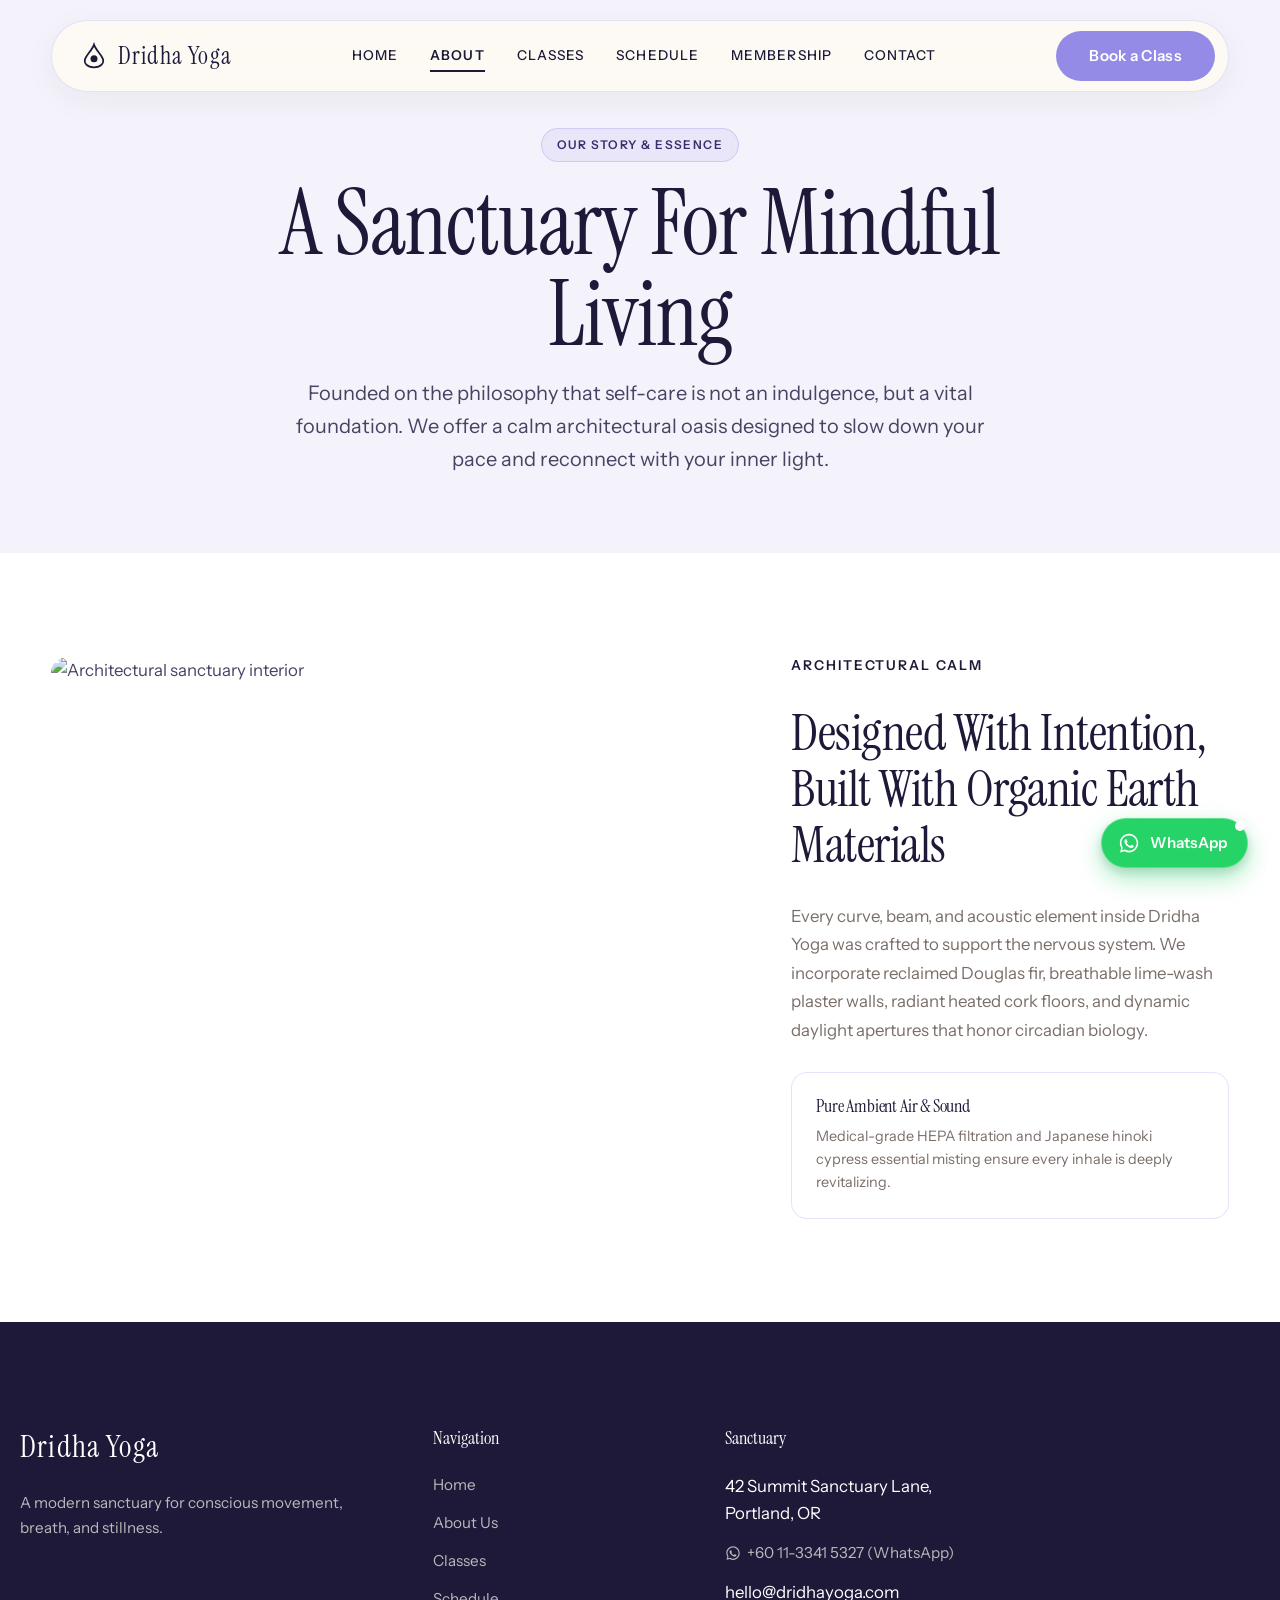
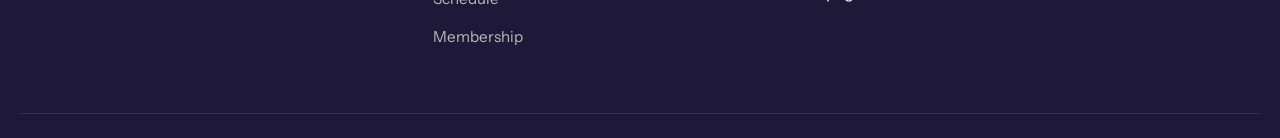
==== about.html @ 8aa04570 "Initial commit: Dridha Yoga website with WhatsApp and custom domain" ====
<!DOCTYPE html>
<html lang="en">
<head>
  <meta charset="UTF-8">
  <meta name="viewport" content="width=device-width, initial-scale=1.0">
  <title>About Us — Dridha Yoga Sanctuary & Instructors</title>
  <meta name="description" content="Discover the story, sustainable architecture, and master teachers behind Dridha Yoga.">
  <link rel="stylesheet" href="css/style.css">
</head>
<body>

  <!-- Floating Pill Navbar -->
  <header class="navbar">
    <div class="container">
      <div class="navbar-wrapper">
        <a href="index.html" class="brand-logo">
          <svg class="brand-icon" viewBox="0 0 32 32" fill="currentColor">
            <path d="M16 3C18 9 24 14 26 19C28 24 24 29 16 29C8 29 4 24 6 19C8 14 14 9 16 3Z" fill="none" stroke="currentColor" stroke-width="2"/>
            <circle cx="16" cy="19" r="4" fill="currentColor"/>
          </svg>
          <span>Dridha Yoga</span>
        </a>

        <nav class="nav-links">
          <a href="index.html" class="nav-link">Home</a>
          <a href="about.html" class="nav-link active">About</a>
          <a href="classes.html" class="nav-link">Classes</a>
          <a href="schedule.html" class="nav-link">Schedule</a>
          <a href="membership.html" class="nav-link">Membership</a>
          <a href="contact.html" class="nav-link">Contact</a>
        </nav>

        <div class="nav-cta-group">
          <button class="primary-button" data-open-booking data-plan="First Time Trial Class">
            <div class="button-text-wrapper">
              <div class="button-text-inner">
                <span class="button-text">Book a Class</span>
                <span class="button-text">Book a Class</span>
              </div>
            </div>
          </button>
          <button class="nav-menu-toggle" aria-label="Toggle menu"><span></span><span></span></button>
        </div>
      </div>
    </div>
  </header>

  <!-- Mobile Drawer -->
  <div class="drawer-backdrop"></div>
  <aside class="mobile-nav-drawer">
    <div class="mobile-drawer-header">
      <a href="index.html" class="brand-logo"><span>Dridha Yoga</span></a>
      <button class="modal-close-btn drawer-close-btn">✕</button>
    </div>
    <div class="mobile-nav-links">
      <a href="index.html" class="nav-link">Home</a>
      <a href="about.html" class="nav-link active">About Us</a>
      <a href="classes.html" class="nav-link">All Classes</a>
      <a href="schedule.html" class="nav-link">Timetable & Schedule</a>
      <a href="membership.html" class="nav-link">Memberships & Passes</a>
      <a href="contact.html" class="nav-link">Contact & Location</a>
    </div>
  </aside>

  <main>
    <!-- Page Header -->
    <section class="section first accent" style="padding-bottom: clamp(3rem, 6vw, 5rem);">
      <div class="container text-center" style="text-align: center; max-width: 52rem; margin: 0 auto;">
        <span class="subtitle-badge dark">Our Story & Essence</span>
        <h1 class="heading-0" style="margin: 1rem 0;">A Sanctuary For Mindful Living</h1>
        <p class="text-lead">
          Founded on the philosophy that self-care is not an indulgence, but a vital foundation. We offer a calm architectural oasis designed to slow down your pace and reconnect with your inner light.
        </p>
      </div>
    </section>

    <!-- Studio Philosophy & Space -->
    <section class="section reveal-on-scroll">
      <div class="container">
        <div class="intro-showcase-grid" style="align-items: center;">
          <div class="intro-media-card" style="height: 560px;">
            <img src="https://images.unsplash.com/photo-1545205597-3d9d02c29597?auto=format&fit=crop&w=1200&q=80" alt="Architectural sanctuary interior" loading="lazy">
          </div>
          <div style="display: flex; flex-direction: column; gap: 1.75rem;">
            <span class="subtitle">Architectural Calm</span>
            <h2 class="heading-2">Designed With Intention, Built With Organic Earth Materials</h2>
            <p class="text-muted" style="line-height: 1.7;">
              Every curve, beam, and acoustic element inside Dridha Yoga was crafted to support the nervous system. We incorporate reclaimed Douglas fir, breathable lime-wash plaster walls, radiant heated cork floors, and dynamic daylight apertures that honor circadian biology.
            </p>
            <div class="card-outline" style="padding: 1.5rem;">
              <div class="card-outline-content">
                <h3 class="heading-6">Pure Ambient Air & Sound</h3>
                <p class="text-muted" style="font-size: 0.9rem;">Medical-grade HEPA filtration and Japanese hinoki cypress essential misting ensure every inhale is deeply revitalizing.</p>
              </div>
            </div>
          </div>
        </div>
      </div>
    </section>

  </main>

  <!-- Footer -->
  <footer class="footer-section">
    <div class="footer-container">
      <div class="footer-main-grid">
        <div class="footer-brand-col">
          <div class="footer-brand-logo">Dridha Yoga</div>
          <p style="color: rgba(255,251,243,0.7); font-size: 0.95rem; line-height: 1.6;">A modern sanctuary for conscious movement, breath, and stillness.</p>
        </div>
        <div>
          <div class="footer-col-title">Navigation</div>
          <div class="footer-links-list">
            <a href="index.html">Home</a>
            <a href="about.html">About Us</a>
            <a href="classes.html">Classes</a>
            <a href="schedule.html">Schedule</a>
            <a href="membership.html">Membership</a>
          </div>
        </div>
        <div>
          <div class="footer-col-title">Sanctuary</div>
          <div class="footer-links-list">
            <span>42 Summit Sanctuary Lane, Portland, OR</span>
            <a href="https://wa.me/601133415327" target="_blank" rel="noopener noreferrer" class="whatsapp-footer-link">
              <svg viewBox="0 0 24 24"><path d="M12.031 2C6.511 2 2.016 6.49 2.016 12C2.016 13.972 2.589 15.807 3.58 17.359L2.25 22.25L7.277 20.942C8.767 21.849 10.51 22.375 12.031 22.375C17.551 22.375 22.047 17.885 22.047 12.375C22.047 6.865 17.551 2 12.031 2ZM12.031 20.485C10.669 20.485 9.102 20.007 7.753 19.206L7.433 19.016L4.457 19.789L5.253 16.892L5.045 16.562C4.167 15.163 3.703 13.535 3.703 12C3.703 7.421 7.437 3.687 12.031 3.687C16.625 3.687 20.359 7.421 20.359 12C20.359 16.579 16.625 20.485 12.031 20.485ZM16.608 14.735C16.357 14.61 15.127 14.004 14.898 13.921C14.668 13.837 14.502 13.796 14.335 14.046C14.168 14.296 13.689 14.859 13.543 15.025C13.397 15.192 13.251 15.213 13 15.088C12.75 14.963 11.942 14.698 10.987 13.847C10.244 13.185 9.742 12.368 9.596 12.118C9.45 11.868 9.581 11.733 9.706 11.609C9.818 11.498 9.957 11.316 10.082 11.17C10.207 11.024 10.249 10.92 10.332 10.753C10.416 10.587 10.374 10.441 10.311 10.316C10.249 10.191 9.748 8.961 9.54 8.461C9.337 7.974 9.131 8.041 8.976 8.033L8.496 8.025C8.329 8.025 8.058 8.087 7.829 8.337C7.599 8.587 6.953 9.192 6.953 10.421C6.953 11.65 7.85 12.838 7.975 13.005C8.1 13.172 9.741 15.698 12.25 16.782C12.847 17.04 13.313 17.195 13.677 17.311C14.276 17.502 14.821 17.475 15.253 17.41C15.735 17.338 16.735 16.804 16.944 16.221C17.153 15.638 17.153 15.138 17.09 15.025C17.028 14.912 16.861 14.86 16.608 14.735Z"/></svg>
              <span>+60 11-3341 5327 (WhatsApp)</span>
            </a>
            <span>hello@dridhayoga.com</span>
          </div>
        </div>
      </div>
    </div>
  </footer>

  <div class="modal-backdrop" role="dialog" aria-modal="true">
    <div class="modal-dialog"></div>
  </div>

  <script src="js/main.js"></script>
</body>
</html>
---- css/style.css ----
/* ==========================================================================
   DRIDHA YOGA - SERAYA THEME DESIGN SYSTEM
   Inspired by Webflow Seraya Template (Minimal, Earthy, Warm, Editorial Zen)
   ========================================================================== */

@import url('https://fonts.googleapis.com/css2?family=Instrument+Sans:ital,wght@0,400..700;1,400..700&family=Instrument+Serif:ital@0;1&display=swap');

:root {
  /* Core Color Palette - Lavender & Periwinkle Brand */
  --white: #ffffff;
  --cream: #f4f3fb;
  --dark-cream: #d6d1f0;
  --dark-brown: #1e1938;
  --dark-brown-rgb: 30, 25, 56;
  --brown-grey: #484263;
  --sand-tint: #eae7f8;
  
  /* Signature Lavender, Periwinkle & Petal Accents */
  --primary: #948be6;
  --primary-dark: #372e6b;
  --primary-light: #b8b0fa;
  --primary-glow: rgba(148, 139, 230, 0.4);
  
  --accent-blue: #7f9ae6;
  --accent-coral: #f7829b;
  --accent-lilac: #c3bbf5;

  --white-transparent: rgba(255, 255, 255, 0.65);
  --white-translucent: rgba(255, 255, 255, 0.88);
  --glass-border: rgba(184, 176, 250, 0.35);
  --dark-overlay: rgba(30, 25, 56, 0.6);

  /* Typography */
  --font-serif: 'Instrument Serif', Georgia, serif;
  --font-sans: 'Instrument Sans', -apple-system, BlinkMacSystemFont, "Segoe UI", Roboto, sans-serif;
  
  /* Font Sizes */
  --h0-size: clamp(3.5rem, 7vw, 6rem);
  --h1-size: clamp(2.75rem, 5vw, 4.5rem);
  --h2-size: clamp(2.25rem, 4vw, 3.75rem);
  --h3-size: clamp(1.75rem, 3vw, 2.75rem);
  --h4-size: clamp(1.4rem, 2.2vw, 2rem);
  --h5-size: clamp(1.15rem, 1.8vw, 1.5rem);
  --h6-size: clamp(1rem, 1.4vw, 1.25rem);
  --body-size: 1.05rem;
  --subtitle-size: 0.85rem;

  /* Spacing */
  --space-xxs: 0.25rem;
  --space-xs: 0.5rem;
  --space-sm: 1rem;
  --space-md: 2rem;
  --space-lg: 4rem;
  --space-xl: 6rem;
  --space-xxl: 8rem;

  /* Border Radii */
  --radius-sm: 8px;
  --radius-md: 16px;
  --radius-lg: 24px;
  --radius-xl: 32px;
  --radius-pill: 9999px;

  /* Transitions & Shadows */
  --transition-fast: 0.2s cubic-bezier(0.16, 1, 0.3, 1);
  --transition-smooth: 0.4s cubic-bezier(0.16, 1, 0.3, 1);
  --transition-slow: 0.7s cubic-bezier(0.16, 1, 0.3, 1);
  --shadow-subtle: 0 4px 20px rgba(30, 25, 56, 0.04);
  --shadow-hover: 0 12px 35px rgba(30, 25, 56, 0.08);
  --shadow-modal: 0 25px 60px rgba(30, 25, 56, 0.22);
}

/* ==========================================================================
   CSS Reset & Base Rules
   ========================================================================== */

*, *::before, *::after {
  box-sizing: border-box;
  margin: 0;
  padding: 0;
}

html {
  font-size: 16px;
  scroll-behavior: smooth;
  -webkit-text-size-adjust: 100%;
  -webkit-font-smoothing: antialiased;
  -moz-osx-font-smoothing: grayscale;
}

body {
  background-color: var(--white);
  color: var(--brown-grey);
  font-family: var(--font-sans);
  font-size: var(--body-size);
  line-height: 1.6;
  font-weight: 400;
  overflow-x: hidden;
  selection-background-color: var(--primary);
  selection-color: var(--dark-brown);
}

::selection {
  background: var(--primary);
  color: var(--dark-brown);
}

img, video {
  max-width: 100%;
  height: auto;
  display: block;
}

a {
  color: var(--dark-brown);
  text-decoration: none;
  transition: all var(--transition-fast);
}

ul, ol {
  list-style: none;
}

button, input, textarea, select {
  font-family: inherit;
  font-size: inherit;
  color: inherit;
  border: none;
  outline: none;
  background: none;
}

button {
  cursor: pointer;
}

/* ==========================================================================
   Typography Classes
   ========================================================================== */

h1, h2, h3, h4, h5, h6,
.h0, .heading-0, .heading-1, .heading-2, .heading-3, .heading-4, .heading-5, .heading-6 {
  font-family: var(--font-serif);
  color: var(--dark-brown);
  line-height: 1.1;
  font-weight: 400;
  letter-spacing: -0.01em;
}

.heading-0, .h0 {
  font-size: var(--h0-size);
  line-height: 1.02;
}

.heading-1, h1 {
  font-size: var(--h1-size);
}

.heading-2, h2 {
  font-size: var(--h2-size);
}

.heading-3, h3 {
  font-size: var(--h3-size);
}

.heading-4, h4 {
  font-size: var(--h4-size);
}

.heading-5, h5 {
  font-size: var(--h5-size);
}

.heading-6, h6 {
  font-size: var(--h6-size);
}

.serif-italic {
  font-style: italic;
  font-family: var(--font-serif);
}

.subtitle {
  font-family: var(--font-sans);
  font-size: var(--subtitle-size);
  font-weight: 600;
  letter-spacing: 0.14em;
  text-transform: uppercase;
  color: var(--dark-brown);
  display: inline-flex;
  align-items: center;
  gap: 0.5rem;
}

.subtitle.white {
  color: var(--white);
}

.subtitle-badge {
  display: inline-flex;
  align-items: center;
  gap: 0.5rem;
  padding: 0.4rem 0.9rem;
  background-color: rgba(255, 255, 255, 0.18);
  border: 1px solid rgba(255, 255, 255, 0.35);
  border-radius: var(--radius-pill);
  font-size: 0.75rem;
  font-weight: 600;
  letter-spacing: 0.12em;
  text-transform: uppercase;
  color: var(--white);
  backdrop-filter: blur(8px);
}

.subtitle-badge.dark {
  background-color: rgba(148, 139, 230, 0.12);
  border-color: rgba(148, 139, 230, 0.3);
  color: var(--primary-dark);
}

.text-white {
  color: var(--white) !important;
}

.text-muted {
  color: #7a6e69;
}

.text-lead {
  font-size: 1.25rem;
  line-height: 1.65;
  color: var(--brown-grey);
}

/* ==========================================================================
   Layout Containers
   ========================================================================== */

.container {
  width: 100%;
  max-width: 1440px;
  margin-left: auto;
  margin-right: auto;
  padding-left: clamp(1.25rem, 4vw, 3.5rem);
  padding-right: clamp(1.25rem, 4vw, 3.5rem);
}

.container-narrow {
  max-width: 1080px;
}

.section {
  padding-top: clamp(4rem, 8vw, var(--space-xxl));
  padding-bottom: clamp(4rem, 8vw, var(--space-xxl));
  position: relative;
}

.section.accent {
  background-color: var(--cream);
}

.section.dark {
  background-color: var(--dark-brown);
  color: var(--white);
}

.section.first {
  padding-top: clamp(6rem, 10vw, 9rem);
}

/* ==========================================================================
   Seraya Pill Buttons (Rolling Text Animation)
   ========================================================================== */

.primary-button {
  display: inline-flex;
  align-items: center;
  justify-content: center;
  padding: 0.9rem 2rem;
  border-radius: var(--radius-pill);
  font-family: var(--font-sans);
  font-size: 0.95rem;
  font-weight: 600;
  letter-spacing: 0.02em;
  text-decoration: none;
  cursor: pointer;
  background-color: var(--primary);
  color: var(--white);
  border: 1px solid transparent;
  transition: transform var(--transition-fast), background-color var(--transition-fast), box-shadow var(--transition-fast);
  overflow: hidden;
  position: relative;
}

.primary-button:hover {
  background-color: var(--primary-dark);
  transform: translateY(-2px);
  box-shadow: 0 8px 24px var(--primary-glow);
}

.primary-button.variant-dark {
  background-color: var(--primary-dark);
  color: var(--white);
}

.primary-button.variant-dark:hover {
  background-color: var(--dark-brown);
  box-shadow: 0 8px 24px rgba(30, 25, 56, 0.25);
}

.primary-button.variant-outline-light {
  background-color: rgba(255, 255, 255, 0.12);
  color: var(--white);
  border: 1px solid rgba(255, 255, 255, 0.45);
  backdrop-filter: blur(10px);
}

.primary-button.variant-outline-light:hover {
  background-color: var(--white);
  color: var(--primary-dark);
  border-color: var(--white);
}

.primary-button.variant-outline-dark {
  background-color: transparent;
  color: var(--dark-brown);
  border: 1px solid var(--dark-brown);
}

.primary-button.variant-outline-dark:hover {
  background-color: var(--dark-brown);
  color: var(--white);
}

/* Rolling Text Inner */
.button-text-wrapper {
  display: block;
  height: 1.3em;
  line-height: 1.3em;
  overflow: hidden;
  position: relative;
}

.button-text-inner {
  display: flex;
  flex-direction: column;
  transition: transform 0.35s cubic-bezier(0.25, 1, 0.5, 1);
}

.primary-button:hover .button-text-inner {
  transform: translateY(-50%);
}

.button-text {
  display: block;
  height: 1.3em;
  line-height: 1.3em;
  white-space: nowrap;
}

/* ==========================================================================
   Navigation Bar (Floating Pill Seraya Style)
   ========================================================================== */

.navbar {
  position: fixed;
  top: 0;
  left: 0;
  width: 100%;
  z-index: 1000;
  padding: 1.25rem 0;
  transition: padding var(--transition-fast), background var(--transition-fast);
}

.navbar.scrolled {
  padding: 0.75rem 0;
}

.navbar-wrapper {
  display: flex;
  align-items: center;
  justify-content: space-between;
  padding: 0.6rem 0.8rem 0.6rem 1.75rem;
  background: rgba(255, 251, 243, 0.78);
  border: 1px solid var(--glass-border);
  border-radius: var(--radius-pill);
  backdrop-filter: blur(16px);
  -webkit-backdrop-filter: blur(16px);
  box-shadow: 0 8px 32px rgba(42, 31, 8, 0.05);
  transition: all var(--transition-fast);
}

.navbar.scrolled .navbar-wrapper {
  background: rgba(255, 251, 243, 0.94);
  box-shadow: 0 10px 30px rgba(42, 31, 8, 0.1);
}

.brand-logo {
  display: flex;
  align-items: center;
  gap: 0.6rem;
  font-family: var(--font-serif);
  font-size: 1.5rem;
  letter-spacing: 0.05em;
  font-weight: 500;
  color: var(--dark-brown);
  text-decoration: none;
}

.brand-icon {
  width: 28px;
  height: 28px;
  color: var(--dark-brown);
}

.nav-links {
  display: flex;
  align-items: center;
  gap: 2rem;
}

.nav-link {
  font-family: var(--font-sans);
  font-size: 0.85rem;
  font-weight: 500;
  letter-spacing: 0.08em;
  text-transform: uppercase;
  color: var(--dark-brown);
  position: relative;
  padding: 0.3rem 0;
}

.nav-link::after {
  content: '';
  position: absolute;
  bottom: 0;
  left: 0;
  width: 0%;
  height: 1.5px;
  background-color: var(--dark-brown);
  transition: width var(--transition-fast);
}

.nav-link:hover::after,
.nav-link.active::after {
  width: 100%;
}

.nav-link.active {
  font-weight: 600;
}

.nav-cta-group {
  display: flex;
  align-items: center;
  gap: 0.75rem;
}

.nav-menu-toggle {
  display: none;
  width: 44px;
  height: 44px;
  border-radius: 50%;
  background-color: var(--white);
  border: 1px solid var(--dark-cream);
  align-items: center;
  justify-content: center;
  flex-direction: column;
  gap: 5px;
  cursor: pointer;
  transition: all var(--transition-fast);
}

.nav-menu-toggle span {
  display: block;
  width: 18px;
  height: 1.5px;
  background-color: var(--dark-brown);
  transition: all var(--transition-fast);
}

/* Mobile Drawer */
.mobile-nav-drawer {
  position: fixed;
  top: 0;
  right: -100%;
  width: 100%;
  max-width: 360px;
  height: 100vh;
  background-color: var(--white);
  box-shadow: -10px 0 40px rgba(42, 31, 8, 0.15);
  z-index: 1001;
  padding: 2.5rem 2rem;
  display: flex;
  flex-direction: column;
  justify-content: space-between;
  transition: right var(--transition-smooth);
}

.mobile-nav-drawer.open {
  right: 0;
}

.mobile-drawer-header {
  display: flex;
  align-items: center;
  justify-content: space-between;
  padding-bottom: 1.5rem;
  border-bottom: 1px solid var(--dark-cream);
}

.mobile-nav-links {
  display: flex;
  flex-direction: column;
  gap: 1.5rem;
  margin: 2.5rem 0;
}

.mobile-nav-links .nav-link {
  font-size: 1.35rem;
  font-family: var(--font-serif);
  text-transform: none;
  font-weight: 400;
}

.drawer-backdrop {
  position: fixed;
  inset: 0;
  background: rgba(42, 31, 8, 0.4);
  backdrop-filter: blur(4px);
  z-index: 1000;
  opacity: 0;
  pointer-events: none;
  transition: opacity var(--transition-fast);
}

.drawer-backdrop.open {
  opacity: 1;
  pointer-events: auto;
}

/* ==========================================================================
   Hero Section (Framed Seraya Rounded Style)
   ========================================================================== */

.section-hero {
  min-height: 100vh;
  padding: 6rem 1.25rem 1.25rem;
  display: flex;
  flex-direction: column;
}

.hero-frame {
  flex: 1;
  border-radius: var(--radius-lg);
  background-color: var(--dark-brown);
  position: relative;
  overflow: hidden;
  display: flex;
  flex-direction: column;
  justify-content: flex-end;
  min-height: 78vh;
  padding: clamp(2rem, 5vw, 4.5rem);
}

.hero-bg-media {
  position: absolute;
  inset: 0;
  width: 100%;
  height: 100%;
  object-fit: cover;
  z-index: 1;
  filter: brightness(0.85);
  transform: scale(1.03);
  transition: transform 12s ease-out;
}

.hero-frame:hover .hero-bg-media {
  transform: scale(1.08);
}

.hero-overlay {
  position: absolute;
  inset: 0;
  background: linear-gradient(
    to bottom,
    rgba(30, 25, 56, 0.2) 0%,
    rgba(125, 117, 184, 0.4) 45%,
    rgba(30, 25, 56, 0.92) 100%
  );
  z-index: 2;
  pointer-events: none;
}

.hero-content {
  position: relative;
  z-index: 3;
  display: flex;
  justify-content: space-between;
  align-items: flex-end;
  gap: 3rem;
  flex-wrap: wrap;
}

.hero-text-block {
  max-width: 52rem;
}

.hero-title {
  color: var(--white);
  margin-top: 1rem;
  line-height: 1.05;
}

.hero-cta-group {
  display: flex;
  align-items: center;
  gap: 1rem;
  flex-wrap: wrap;
  padding-bottom: 0.5rem;
}

/* ==========================================================================
   Introduction & Philosophy Section
   ========================================================================== */

.intro-grid {
  display: grid;
  grid-template-columns: 1fr;
  gap: 3.5rem;
}

.intro-header-block {
  display: grid;
  grid-template-columns: 1fr 1.35fr;
  gap: 3rem;
  align-items: flex-start;
}

.intro-quote {
  font-family: var(--font-serif);
  font-size: var(--h3-size);
  line-height: 1.25;
  color: var(--dark-brown);
}

.intro-narrative {
  display: flex;
  flex-direction: column;
  gap: 1.5rem;
}

.intro-showcase-grid {
  display: grid;
  grid-template-columns: 1.6fr 1fr;
  gap: 2.5rem;
  align-items: stretch;
}

.intro-media-card {
  position: relative;
  border-radius: var(--radius-md);
  overflow: hidden;
  height: 520px;
}

.intro-media-card img {
  width: 100%;
  height: 100%;
  object-fit: cover;
  transition: transform var(--transition-slow);
}

.intro-media-card:hover img {
  transform: scale(1.04);
}

.intro-values-stack {
  display: flex;
  flex-direction: column;
  gap: 1.5rem;
  justify-content: center;
}

.card-outline {
  padding: 2.25rem 2rem;
  border-radius: var(--radius-md);
  border: 1px solid var(--glass-border);
  background-color: var(--white);
  display: flex;
  align-items: flex-start;
  gap: 1.5rem;
  transition: all var(--transition-smooth);
}

.card-outline:hover {
  transform: translateY(-4px);
  border-color: var(--dark-brown);
  box-shadow: var(--shadow-hover);
}

.card-outline-icon {
  width: 52px;
  height: 52px;
  border-radius: 50%;
  background-color: var(--sand-tint);
  display: flex;
  align-items: center;
  justify-content: center;
  flex-shrink: 0;
  color: var(--primary-dark);
}

.card-outline-content {
  display: flex;
  flex-direction: column;
  gap: 0.5rem;
}

/* ==========================================================================
   Featured Classes Section
   ========================================================================== */

.classes-header-row {
  display: flex;
  justify-content: space-between;
  align-items: flex-end;
  margin-bottom: 3rem;
  flex-wrap: wrap;
  gap: 1.5rem;
}

.classes-filter-bar {
  display: flex;
  align-items: center;
  gap: 0.5rem;
  flex-wrap: wrap;
  padding: 0.35rem;
  background-color: var(--sand-tint);
  border-radius: var(--radius-pill);
}

.filter-btn {
  padding: 0.5rem 1.25rem;
  border-radius: var(--radius-pill);
  font-size: 0.85rem;
  font-weight: 500;
  color: var(--brown-grey);
  transition: all var(--transition-fast);
}

.filter-btn.active, .filter-btn:hover {
  background-color: var(--white);
  color: var(--dark-brown);
  box-shadow: 0 2px 8px rgba(42, 31, 8, 0.06);
}

.filter-btn.active {
  font-weight: 600;
}

.classes-grid {
  display: grid;
  grid-template-columns: repeat(auto-fit, minmax(320px, 1fr));
  gap: 2rem;
}

.class-card {
  position: relative;
  border-radius: var(--radius-md);
  overflow: hidden;
  height: 480px;
  display: flex;
  flex-direction: column;
  justify-content: flex-end;
  padding: 2rem;
  text-decoration: none;
  background-color: var(--dark-brown);
  transition: transform var(--transition-smooth), box-shadow var(--transition-smooth);
}

.class-card:hover {
  transform: translateY(-6px);
  box-shadow: var(--shadow-hover);
}

.class-card-bg {
  position: absolute;
  inset: 0;
  width: 100%;
  height: 100%;
  object-fit: cover;
  transition: transform var(--transition-slow);
  filter: brightness(0.9);
}

.class-card:hover .class-card-bg {
  transform: scale(1.06);
}

.class-card-overlay {
  position: absolute;
  inset: 0;
  background: linear-gradient(to top, rgba(30, 25, 56, 0.94) 0%, rgba(125, 117, 184, 0.3) 55%, transparent 100%);
  pointer-events: none;
}

.class-card-top-badges {
  position: absolute;
  top: 1.5rem;
  left: 1.5rem;
  right: 1.5rem;
  display: flex;
  justify-content: space-between;
  align-items: center;
  z-index: 2;
}

.badge-pill {
  padding: 0.35rem 0.85rem;
  border-radius: var(--radius-pill);
  font-size: 0.75rem;
  font-weight: 600;
  letter-spacing: 0.08em;
  text-transform: uppercase;
  background: rgba(255, 255, 255, 0.9);
  backdrop-filter: blur(8px);
  color: var(--dark-brown);
}

.badge-pill.lime {
  background: var(--accent-coral);
  color: var(--white);
}

.class-card-content {
  position: relative;
  z-index: 2;
  display: flex;
  flex-direction: column;
  gap: 0.5rem;
}

.class-instructor {
  font-size: 0.85rem;
  text-transform: uppercase;
  letter-spacing: 0.12em;
  color: var(--dark-cream);
}

.class-title {
  color: var(--white);
  font-size: 1.85rem;
  margin-bottom: 0.25rem;
}

.class-meta {
  display: flex;
  align-items: center;
  gap: 1rem;
  font-size: 0.85rem;
  color: rgba(255, 251, 243, 0.8);
}

.class-hover-btn {
  margin-top: 1rem;
  display: inline-flex;
  align-items: center;
  gap: 0.5rem;
  font-size: 0.85rem;
  font-weight: 600;
  text-transform: uppercase;
  letter-spacing: 0.1em;
  color: var(--primary);
  opacity: 0;
  transform: translateY(10px);
  transition: all var(--transition-fast);
}

.class-card:hover .class-hover-btn {
  opacity: 1;
  transform: translateY(0);
}

/* ==========================================================================
   Why Choose Us Section
   ========================================================================== */

.wcu-grid {
  display: grid;
  grid-template-columns: 1fr 1fr;
  gap: 4rem;
  align-items: center;
}

.wcu-features {
  display: flex;
  flex-direction: column;
  gap: 1.75rem;
}

.wcu-feature-item {
  display: flex;
  gap: 1.5rem;
  padding: 1.75rem;
  border-radius: var(--radius-md);
  background: var(--white);
  border: 1px solid var(--glass-border);
  transition: all var(--transition-smooth);
}

.wcu-feature-item:hover {
  border-color: var(--dark-brown);
  transform: translateX(6px);
}

.wcu-number {
  font-family: var(--font-serif);
  font-size: 2rem;
  color: var(--primary-dark);
  line-height: 1;
}

.wcu-imagery {
  position: relative;
  border-radius: var(--radius-lg);
  overflow: hidden;
  height: 580px;
}

.wcu-imagery img {
  width: 100%;
  height: 100%;
  object-fit: cover;
}

.wcu-floating-badge {
  position: absolute;
  bottom: 2rem;
  left: 2rem;
  padding: 1.25rem 1.75rem;
  background: rgba(255, 251, 243, 0.92);
  backdrop-filter: blur(12px);
  border-radius: var(--radius-md);
  box-shadow: var(--shadow-hover);
  max-width: 240px;
}

/* ==========================================================================
   Interactive Timetable & Schedule Section
   ========================================================================== */

.schedule-wrapper {
  background-color: var(--white);
  border: 1px solid var(--glass-border);
  border-radius: var(--radius-lg);
  padding: clamp(1.5rem, 4vw, 3rem);
  box-shadow: var(--shadow-subtle);
}

.days-nav {
  display: flex;
  gap: 0.5rem;
  overflow-x: auto;
  padding-bottom: 1.5rem;
  border-bottom: 1px solid var(--glass-border);
  margin-bottom: 2rem;
}

.day-btn {
  padding: 0.75rem 1.5rem;
  border-radius: var(--radius-pill);
  font-size: 0.9rem;
  font-weight: 500;
  color: var(--brown-grey);
  background: var(--sand-tint);
  white-space: nowrap;
  transition: all var(--transition-fast);
}

.day-btn.active, .day-btn:hover {
  background: var(--dark-brown);
  color: var(--white);
}

.schedule-rows-container {
  display: flex;
  flex-direction: column;
  gap: 1rem;
}

.schedule-row {
  display: grid;
  grid-template-columns: 140px 1.5fr 1fr 140px auto;
  align-items: center;
  gap: 1.5rem;
  padding: 1.25rem 1.75rem;
  border-radius: var(--radius-md);
  border: 1px solid var(--sand-tint);
  background: var(--white);
  transition: all var(--transition-fast);
}

.schedule-row:hover {
  background: var(--cream);
  border-color: var(--dark-cream);
  transform: translateX(4px);
}

.schedule-time {
  font-weight: 600;
  font-size: 1.1rem;
  color: var(--dark-brown);
}

.schedule-title {
  font-family: var(--font-serif);
  font-size: 1.35rem;
  color: var(--dark-brown);
}

.schedule-instructor {
  font-size: 0.9rem;
  color: var(--brown-grey);
}

.schedule-spots {
  font-size: 0.8rem;
  font-weight: 600;
  padding: 0.25rem 0.65rem;
  border-radius: var(--radius-pill);
  background: #eef8ea;
  color: #2e6628;
  display: inline-block;
  text-align: center;
}

.schedule-spots.few {
  background: #fdf2e9;
  color: #a04910;
}

/* ==========================================================================
   Testimonial Slider Section
   ========================================================================== */

.testimonials-grid {
  display: grid;
  grid-template-columns: repeat(auto-fit, minmax(320px, 1fr));
  gap: 2rem;
  margin-top: 3rem;
}

.testimonial-card {
  padding: 2.75rem 2.25rem;
  border-radius: var(--radius-md);
  display: flex;
  flex-direction: column;
  justify-content: space-between;
  gap: 2rem;
  transition: all var(--transition-smooth);
}

.testimonial-card.light {
  background: var(--white);
  border: 1px solid var(--glass-border);
}

.testimonial-card.dark {
  background: var(--dark-brown);
  color: var(--white);
}

.testimonial-card:hover {
  transform: translateY(-5px);
  box-shadow: var(--shadow-hover);
}

.testimonial-quote {
  font-family: var(--font-serif);
  font-size: 1.45rem;
  line-height: 1.35;
}

.testimonial-card.dark .testimonial-quote {
  color: var(--white);
}

.testimonial-author {
  display: flex;
  align-items: center;
  gap: 1rem;
}

.author-avatar {
  width: 48px;
  height: 48px;
  border-radius: 50%;
  object-fit: cover;
  border: 2px solid var(--primary);
}

.author-name {
  font-weight: 600;
  font-size: 1rem;
}

.testimonial-card.dark .author-name {
  color: var(--white);
}

.author-role {
  font-size: 0.8rem;
  color: var(--dark-cream);
  text-transform: uppercase;
  letter-spacing: 0.08em;
}

/* ==========================================================================
   Pricing & Membership Section
   ========================================================================== */

.pricing-grid {
  display: grid;
  grid-template-columns: repeat(auto-fit, minmax(280px, 1fr));
  gap: 2rem;
  margin-top: 3.5rem;
}

.pricing-card {
  background: var(--white);
  border: 1px solid var(--glass-border);
  border-radius: var(--radius-lg);
  padding: 2.75rem 2.25rem;
  display: flex;
  flex-direction: column;
  justify-content: space-between;
  position: relative;
  transition: all var(--transition-smooth);
}

.pricing-card.featured {
  background: var(--dark-brown);
  color: var(--white);
  border-color: var(--dark-brown);
  box-shadow: var(--shadow-hover);
}

.pricing-card:hover {
  transform: translateY(-6px);
  box-shadow: var(--shadow-hover);
}

.pricing-tag {
  position: absolute;
  top: -12px;
  right: 24px;
  background: var(--primary);
  color: var(--dark-brown);
  padding: 0.3rem 0.9rem;
  border-radius: var(--radius-pill);
  font-size: 0.75rem;
  font-weight: 700;
  letter-spacing: 0.1em;
  text-transform: uppercase;
}

.pricing-plan-name {
  font-size: 1.35rem;
  margin-bottom: 0.5rem;
}

.pricing-card.featured .pricing-plan-name {
  color: var(--white);
}

.pricing-price {
  font-family: var(--font-serif);
  font-size: 3.5rem;
  line-height: 1;
  color: var(--dark-brown);
  margin: 1.5rem 0 0.5rem;
}

.pricing-card.featured .pricing-price {
  color: var(--primary);
}

.pricing-period {
  font-size: 0.85rem;
  color: #8c827d;
  margin-bottom: 2rem;
}

.pricing-features {
  display: flex;
  flex-direction: column;
  gap: 0.85rem;
  margin-bottom: 2.5rem;
  padding-top: 1.5rem;
  border-top: 1px solid var(--sand-tint);
}

.pricing-card.featured .pricing-features {
  border-top-color: rgba(255, 251, 243, 0.15);
}

.pricing-feature-item {
  display: flex;
  align-items: center;
  gap: 0.75rem;
  font-size: 0.95rem;
}

.feature-check {
  color: var(--primary-dark);
  font-size: 1rem;
}

.pricing-card.featured .feature-check {
  color: var(--primary);
}

/* ==========================================================================
   Call to Action (Dark Ambient Forest Studio Banner)
   ========================================================================== */

.section-cta {
  padding: 2rem 1.25rem;
}

.cta-banner {
  border-radius: var(--radius-lg);
  background: var(--dark-brown);
  position: relative;
  overflow: hidden;
  padding: clamp(3rem, 7vw, 6rem) clamp(1.5rem, 5vw, 4rem);
  text-align: center;
  display: flex;
  flex-direction: column;
  align-items: center;
  justify-content: center;
}

.cta-bg {
  position: absolute;
  inset: 0;
  width: 100%;
  height: 100%;
  object-fit: cover;
  opacity: 0.35;
  filter: brightness(0.7);
}

.cta-inner {
  position: relative;
  z-index: 2;
  max-width: 48rem;
  display: flex;
  flex-direction: column;
  align-items: center;
  gap: 1.75rem;
}

/* ==========================================================================
   Footer Section (Seraya High Fashion Editorial)
   ========================================================================== */

.footer-section {
  background-color: var(--dark-brown);
  color: var(--white);
  padding: clamp(4rem, 8vw, 7rem) 1.25rem 1.5rem;
  position: relative;
  overflow: hidden;
}

.footer-container {
  max-width: 1440px;
  margin: 0 auto;
}

.footer-newsletter-box {
  display: flex;
  justify-content: space-between;
  align-items: center;
  flex-wrap: wrap;
  gap: 2.5rem;
  padding-bottom: clamp(3rem, 6vw, 5rem);
  border-bottom: 1px solid rgba(255, 251, 243, 0.15);
  margin-bottom: clamp(3rem, 6vw, 5rem);
}

.footer-headline {
  color: var(--white);
  max-width: 32rem;
  font-size: var(--h2-size);
}

.newsletter-form {
  display: flex;
  align-items: center;
  gap: 0.5rem;
  width: 100%;
  max-width: 440px;
  background: rgba(255, 251, 243, 0.08);
  border: 1px solid rgba(255, 251, 243, 0.25);
  border-radius: var(--radius-pill);
  padding: 0.35rem 0.35rem 0.35rem 1.5rem;
  backdrop-filter: blur(8px);
}

.newsletter-input {
  flex: 1;
  color: var(--white);
  font-size: 0.95rem;
}

.newsletter-input::placeholder {
  color: rgba(255, 251, 243, 0.5);
}

.newsletter-btn {
  width: 44px;
  height: 44px;
  border-radius: 50%;
  background: var(--primary);
  color: var(--dark-brown);
  display: flex;
  align-items: center;
  justify-content: center;
  font-weight: 700;
  transition: transform var(--transition-fast), background var(--transition-fast);
}

.newsletter-btn:hover {
  background: var(--primary-light);
  transform: translateX(2px);
}

.footer-main-grid {
  display: grid;
  grid-template-columns: 1.5fr 1fr 1fr 1fr;
  gap: 3rem;
  padding-bottom: 4rem;
  border-bottom: 1px solid rgba(255, 251, 243, 0.1);
}

.footer-brand-col {
  display: flex;
  flex-direction: column;
  gap: 1.25rem;
  max-width: 340px;
}

.footer-brand-logo {
  font-family: var(--font-serif);
  font-size: 1.85rem;
  color: var(--white);
  letter-spacing: 0.04em;
}

.footer-col-title {
  font-size: 1.15rem;
  color: var(--white);
  font-family: var(--font-serif);
  margin-bottom: 1.25rem;
}

.footer-links-list {
  display: flex;
  flex-direction: column;
  gap: 0.85rem;
}

.footer-links-list a {
  color: rgba(255, 251, 243, 0.7);
  font-size: 0.95rem;
  transition: all var(--transition-fast);
}

.footer-links-list a:hover {
  color: var(--primary);
  transform: translateX(4px);
}

.footer-bottom-bar {
  display: flex;
  justify-content: space-between;
  align-items: center;
  flex-wrap: wrap;
  gap: 1rem;
  padding-top: 2rem;
  font-size: 0.85rem;
  color: rgba(255, 251, 243, 0.45);
}

.footer-bottom-links {
  display: flex;
  gap: 1.5rem;
}

.footer-bottom-links a {
  color: rgba(255, 251, 243, 0.45);
  font-size: 0.85rem;
}

.footer-bottom-links a:hover {
  color: var(--white);
}

/* ==========================================================================
   Interactive Modals & Toast Notifications
   ========================================================================== */

.modal-backdrop {
  position: fixed;
  inset: 0;
  background: rgba(42, 31, 8, 0.65);
  backdrop-filter: blur(8px);
  -webkit-backdrop-filter: blur(8px);
  z-index: 2000;
  display: flex;
  align-items: center;
  justify-content: center;
  padding: 1.5rem;
  opacity: 0;
  pointer-events: none;
  transition: opacity var(--transition-smooth);
}

.modal-backdrop.active {
  opacity: 1;
  pointer-events: auto;
}

.modal-dialog {
  background: var(--white);
  border-radius: var(--radius-lg);
  max-width: 620px;
  width: 100%;
  max-height: 90vh;
  overflow-y: auto;
  position: relative;
  box-shadow: var(--shadow-modal);
  transform: translateY(20px) scale(0.96);
  transition: transform var(--transition-smooth);
  padding: clamp(2rem, 5vw, 3rem);
}

.modal-backdrop.active .modal-dialog {
  transform: translateY(0) scale(1);
}

.modal-close-btn {
  position: absolute;
  top: 1.5rem;
  right: 1.5rem;
  width: 38px;
  height: 38px;
  border-radius: 50%;
  background: var(--sand-tint);
  display: flex;
  align-items: center;
  justify-content: center;
  font-size: 1.25rem;
  color: var(--dark-brown);
  transition: all var(--transition-fast);
}

.modal-close-btn:hover {
  background: var(--primary);
  transform: rotate(90deg);
}

.form-group {
  margin-bottom: 1.25rem;
}

.form-label {
  display: block;
  font-size: 0.85rem;
  font-weight: 600;
  text-transform: uppercase;
  letter-spacing: 0.08em;
  margin-bottom: 0.4rem;
  color: var(--dark-brown);
}

.form-input, .form-select, .form-textarea {
  width: 100%;
  padding: 0.85rem 1.2rem;
  border-radius: var(--radius-sm);
  border: 1px solid var(--dark-cream);
  background: var(--white);
  font-size: 0.95rem;
  color: var(--dark-brown);
  transition: border var(--transition-fast);
}

.form-input:focus, .form-select:focus, .form-textarea:focus {
  border-color: var(--primary);
  box-shadow: 0 0 0 3px var(--primary-glow);
}

/* Toast */
.toast-notification {
  position: fixed;
  bottom: 2rem;
  right: 2rem;
  background: var(--dark-brown);
  color: var(--white);
  padding: 1rem 1.75rem;
  border-radius: var(--radius-md);
  box-shadow: var(--shadow-hover);
  z-index: 3000;
  display: flex;
  align-items: center;
  gap: 1rem;
  transform: translateY(100px);
  opacity: 0;
  transition: all var(--transition-smooth);
}

.toast-notification.active {
  transform: translateY(0);
  opacity: 1;
}

.toast-icon {
  width: 24px;
  height: 24px;
  background: var(--primary);
  color: var(--dark-brown);
  border-radius: 50%;
  display: flex;
  align-items: center;
  justify-content: center;
  font-size: 0.8rem;
  font-weight: 700;
}

/* ==========================================================================
   WhatsApp Floating Widget & Interactive Badges
   ========================================================================== */
.whatsapp-float-btn {
  position: fixed;
  bottom: 2rem;
  right: 2rem;
  background: #25D366;
  color: #ffffff;
  display: flex;
  align-items: center;
  gap: 0.65rem;
  padding: 0.75rem 1.25rem 0.75rem 1rem;
  border-radius: 999px;
  box-shadow: 0 10px 25px rgba(37, 211, 102, 0.4), 0 4px 10px rgba(30, 25, 56, 0.15);
  font-family: var(--font-sans);
  font-weight: 600;
  font-size: 0.95rem;
  text-decoration: none;
  z-index: 2500;
  transition: all 0.3s cubic-bezier(0.25, 1, 0.5, 1);
  border: 1px solid rgba(255, 255, 255, 0.25);
  cursor: pointer;
}

.whatsapp-float-btn svg {
  width: 22px;
  height: 22px;
  flex-shrink: 0;
  fill: currentColor;
  transition: transform 0.3s ease;
}

.whatsapp-float-btn:hover {
  background: #20bd5a;
  transform: translateY(-4px) scale(1.03);
  box-shadow: 0 14px 30px rgba(37, 211, 102, 0.5), 0 6px 14px rgba(30, 25, 56, 0.2);
  color: #ffffff;
}

.whatsapp-float-btn:hover svg {
  transform: scale(1.1) rotate(5deg);
}

.whatsapp-float-btn .float-badge-pulse {
  position: absolute;
  top: 2px;
  right: 2px;
  width: 10px;
  height: 10px;
  background: #ffffff;
  border-radius: 50%;
  animation: pulse-dot 2s infinite;
}

@keyframes pulse-dot {
  0% { transform: scale(0.95); box-shadow: 0 0 0 0 rgba(255, 255, 255, 0.7); }
  70% { transform: scale(1); box-shadow: 0 0 0 6px rgba(255, 255, 255, 0); }
  100% { transform: scale(0.95); box-shadow: 0 0 0 0 rgba(255, 255, 255, 0); }
}

.whatsapp-badge-link {
  display: inline-flex;
  align-items: center;
  gap: 0.5rem;
  background: rgba(37, 211, 102, 0.12);
  color: #128C7E;
  padding: 0.45rem 0.95rem;
  border-radius: 999px;
  font-weight: 600;
  text-decoration: none;
  transition: all 0.25s ease;
  border: 1px solid rgba(37, 211, 102, 0.3);
}

.whatsapp-badge-link:hover {
  background: #25D366;
  color: #ffffff;
  border-color: #25D366;
  transform: translateY(-2px);
  box-shadow: 0 4px 12px rgba(37, 211, 102, 0.3);
}

.whatsapp-badge-link svg {
  width: 18px;
  height: 18px;
  fill: currentColor;
}

.whatsapp-btn-large {
  display: inline-flex;
  align-items: center;
  justify-content: center;
  gap: 0.75rem;
  background: #25D366;
  color: #ffffff;
  padding: 0.85rem 1.5rem;
  border-radius: 999px;
  font-family: var(--font-sans);
  font-weight: 600;
  font-size: 1rem;
  text-decoration: none;
  box-shadow: 0 6px 18px rgba(37, 211, 102, 0.35);
  transition: all 0.3s ease;
  width: 100%;
}

.whatsapp-btn-large:hover {
  background: #1eb956;
  transform: translateY(-2px);
  box-shadow: 0 8px 22px rgba(37, 211, 102, 0.45);
  color: #ffffff;
}

.whatsapp-footer-link {
  display: inline-flex;
  align-items: center;
  gap: 0.4rem;
  color: rgba(255, 251, 243, 0.85);
  text-decoration: none;
  transition: color 0.2s ease;
}

.whatsapp-footer-link:hover {
  color: #25D366;
}

.whatsapp-footer-link svg {
  width: 16px;
  height: 16px;
  fill: currentColor;
}

/* ==========================================================================
   Responsive Breakpoints
   ========================================================================== */

@media (max-width: 1024px) {
  .intro-header-block {
    grid-template-columns: 1fr;
  }
  .intro-showcase-grid {
    grid-template-columns: 1fr;
  }
  .wcu-grid {
    grid-template-columns: 1fr;
  }
  .footer-main-grid {
    grid-template-columns: 1fr 1fr;
  }
}

@media (max-width: 860px) {
  .nav-links {
    display: none;
  }
  .nav-menu-toggle {
    display: flex;
  }
  .schedule-row {
    grid-template-columns: 1fr;
    gap: 0.75rem;
  }
  .footer-main-grid {
    grid-template-columns: 1fr;
  }
}

@media (max-width: 640px) {
  .hero-content {
    flex-direction: column;
    align-items: flex-start;
  }
  .hero-cta-group {
    width: 100%;
  }
  .hero-cta-group .primary-button {
    width: 100%;
  }
  .classes-header-row {
    flex-direction: column;
    align-items: flex-start;
  }
  .classes-filter-bar {
    width: 100%;
    overflow-x: auto;
  }
  .newsletter-form {
    max-width: 100%;
  }
}
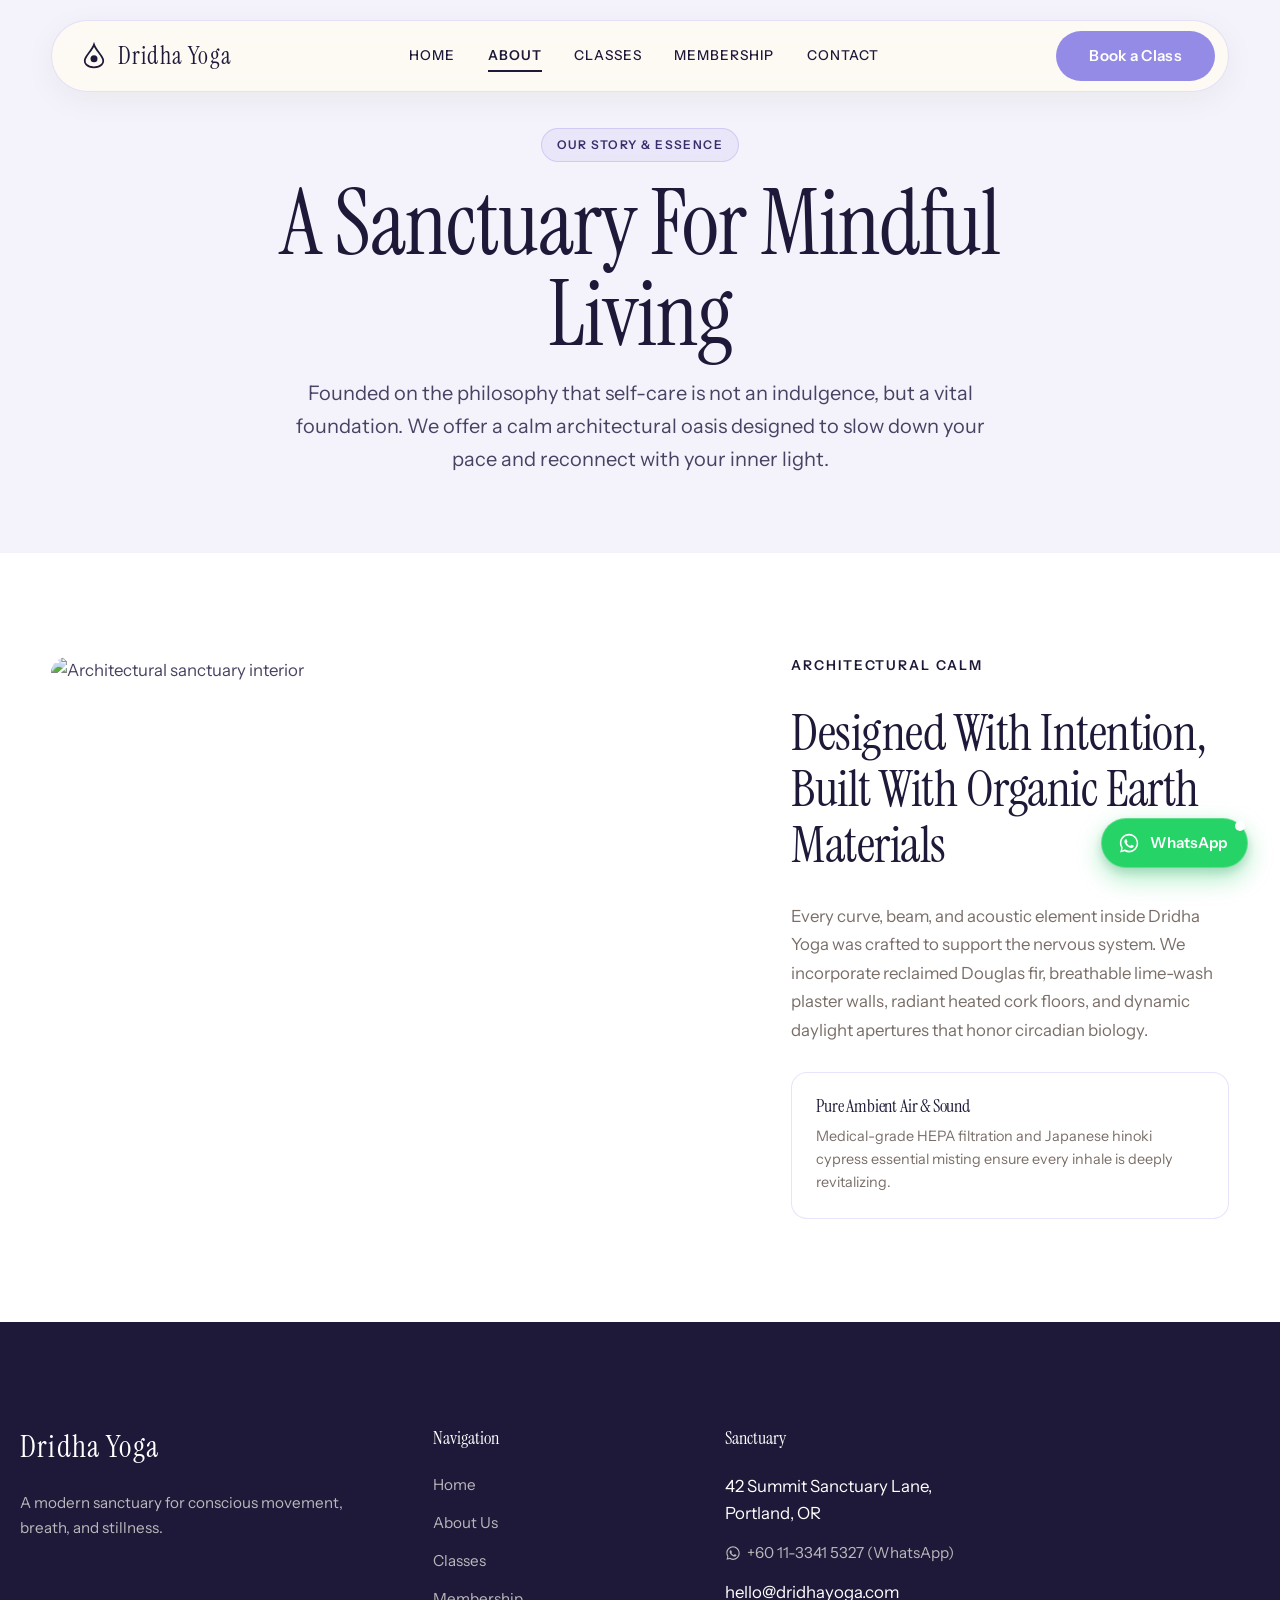
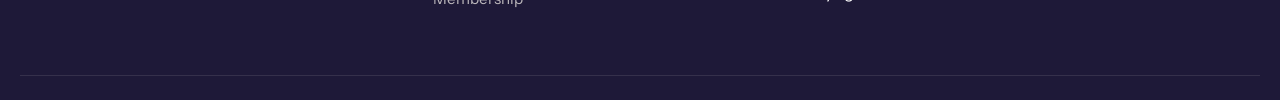
==== commit 6f8bc3eb: "Remove schedule page, weekly timetable section, and navigation links" ====
--- a/about.html
+++ b/about.html
@@ -25,7 +25,6 @@
           <a href="index.html" class="nav-link">Home</a>
           <a href="about.html" class="nav-link active">About</a>
           <a href="classes.html" class="nav-link">Classes</a>
-          <a href="schedule.html" class="nav-link">Schedule</a>
           <a href="membership.html" class="nav-link">Membership</a>
           <a href="contact.html" class="nav-link">Contact</a>
         </nav>
@@ -56,7 +55,6 @@
       <a href="index.html" class="nav-link">Home</a>
       <a href="about.html" class="nav-link active">About Us</a>
       <a href="classes.html" class="nav-link">All Classes</a>
-      <a href="schedule.html" class="nav-link">Timetable & Schedule</a>
       <a href="membership.html" class="nav-link">Memberships & Passes</a>
       <a href="contact.html" class="nav-link">Contact & Location</a>
     </div>
@@ -114,7 +112,6 @@
             <a href="index.html">Home</a>
             <a href="about.html">About Us</a>
             <a href="classes.html">Classes</a>
-            <a href="schedule.html">Schedule</a>
             <a href="membership.html">Membership</a>
           </div>
         </div>
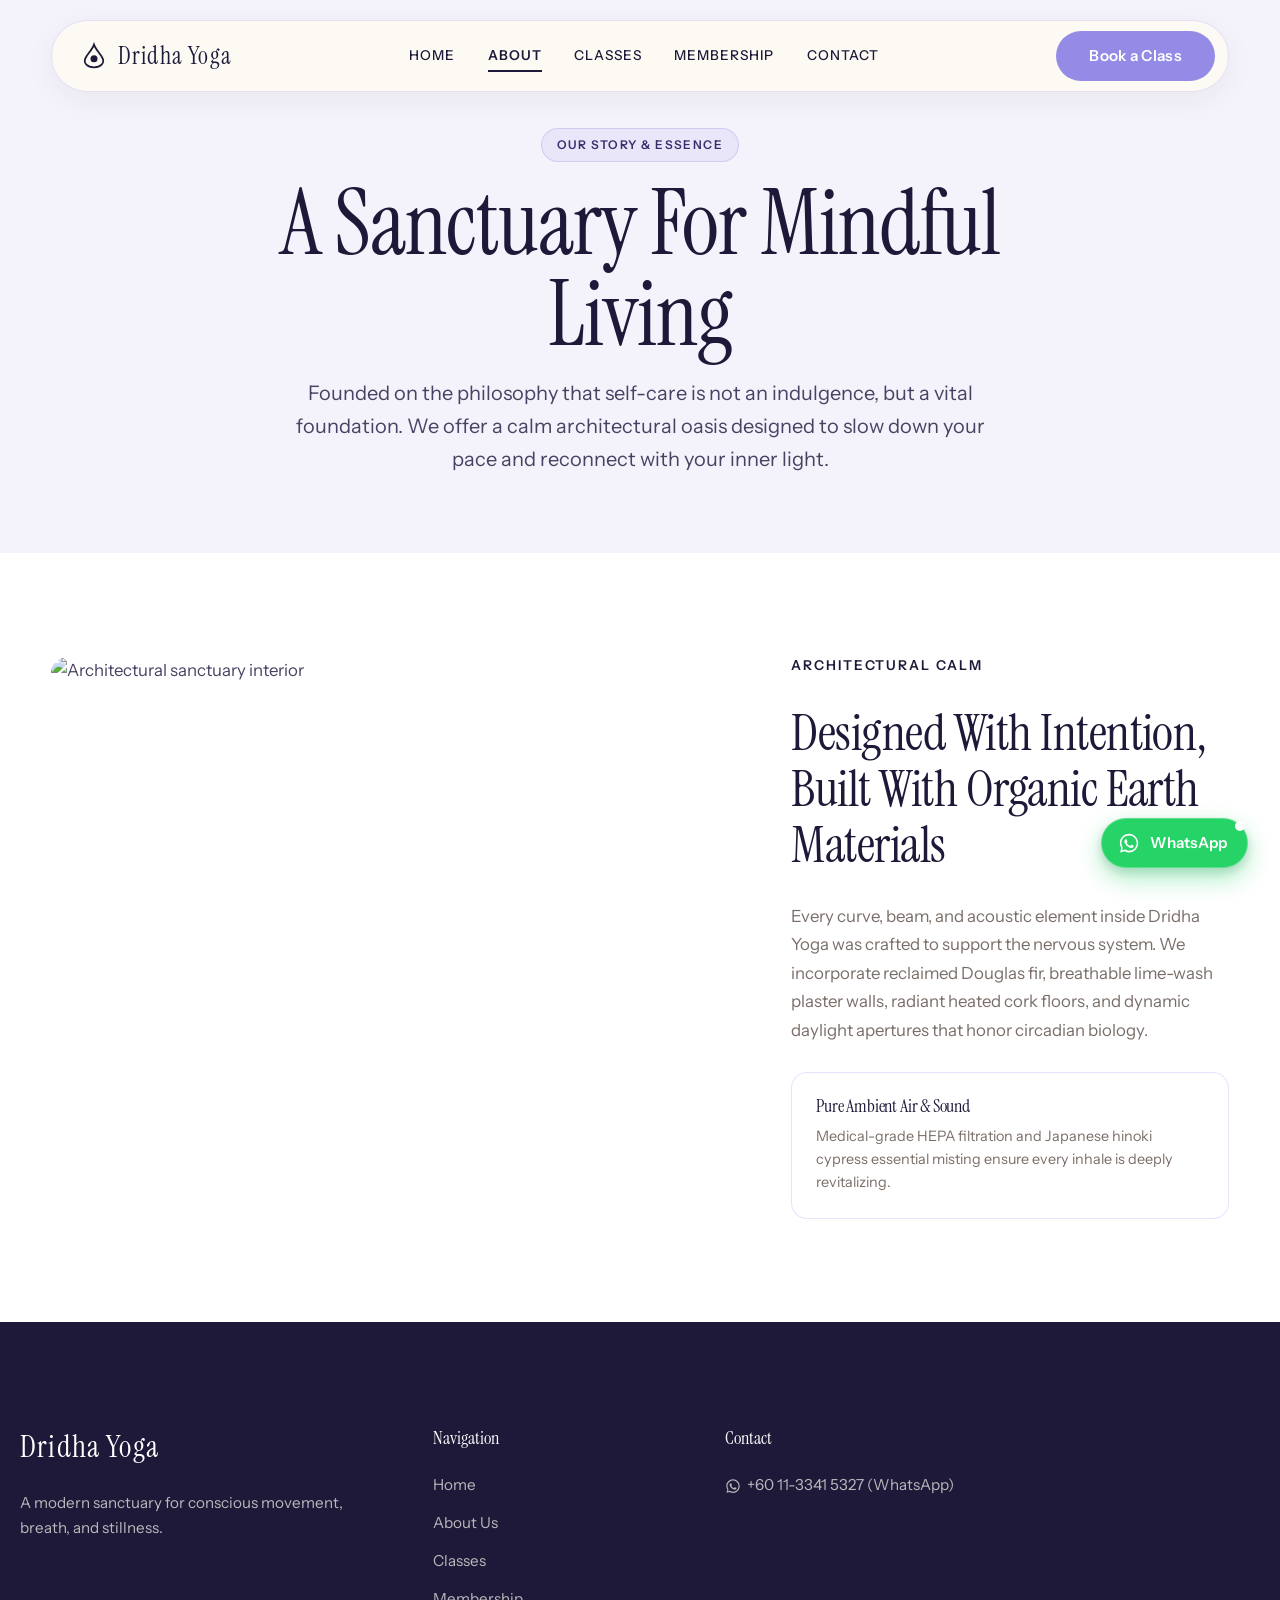
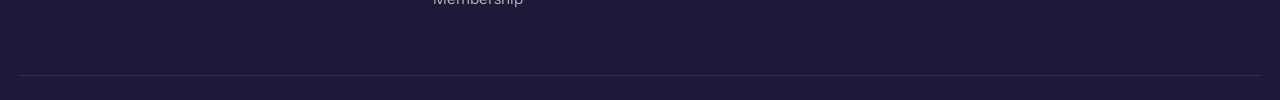
==== commit 66975de3: "Remove placeholder address and email across all pages" ====
--- a/about.html
+++ b/about.html
@@ -116,14 +116,12 @@
           </div>
         </div>
         <div>
-          <div class="footer-col-title">Sanctuary</div>
+          <div class="footer-col-title">Contact</div>
           <div class="footer-links-list">
-            <span>42 Summit Sanctuary Lane, Portland, OR</span>
             <a href="https://wa.me/601133415327" target="_blank" rel="noopener noreferrer" class="whatsapp-footer-link">
               <svg viewBox="0 0 24 24"><path d="M12.031 2C6.511 2 2.016 6.49 2.016 12C2.016 13.972 2.589 15.807 3.58 17.359L2.25 22.25L7.277 20.942C8.767 21.849 10.51 22.375 12.031 22.375C17.551 22.375 22.047 17.885 22.047 12.375C22.047 6.865 17.551 2 12.031 2ZM12.031 20.485C10.669 20.485 9.102 20.007 7.753 19.206L7.433 19.016L4.457 19.789L5.253 16.892L5.045 16.562C4.167 15.163 3.703 13.535 3.703 12C3.703 7.421 7.437 3.687 12.031 3.687C16.625 3.687 20.359 7.421 20.359 12C20.359 16.579 16.625 20.485 12.031 20.485ZM16.608 14.735C16.357 14.61 15.127 14.004 14.898 13.921C14.668 13.837 14.502 13.796 14.335 14.046C14.168 14.296 13.689 14.859 13.543 15.025C13.397 15.192 13.251 15.213 13 15.088C12.75 14.963 11.942 14.698 10.987 13.847C10.244 13.185 9.742 12.368 9.596 12.118C9.45 11.868 9.581 11.733 9.706 11.609C9.818 11.498 9.957 11.316 10.082 11.17C10.207 11.024 10.249 10.92 10.332 10.753C10.416 10.587 10.374 10.441 10.311 10.316C10.249 10.191 9.748 8.961 9.54 8.461C9.337 7.974 9.131 8.041 8.976 8.033L8.496 8.025C8.329 8.025 8.058 8.087 7.829 8.337C7.599 8.587 6.953 9.192 6.953 10.421C6.953 11.65 7.85 12.838 7.975 13.005C8.1 13.172 9.741 15.698 12.25 16.782C12.847 17.04 13.313 17.195 13.677 17.311C14.276 17.502 14.821 17.475 15.253 17.41C15.735 17.338 16.735 16.804 16.944 16.221C17.153 15.638 17.153 15.138 17.09 15.025C17.028 14.912 16.861 14.86 16.608 14.735Z"/></svg>
               <span>+60 11-3341 5327 (WhatsApp)</span>
             </a>
-            <span>hello@dridhayoga.com</span>
           </div>
         </div>
       </div>
